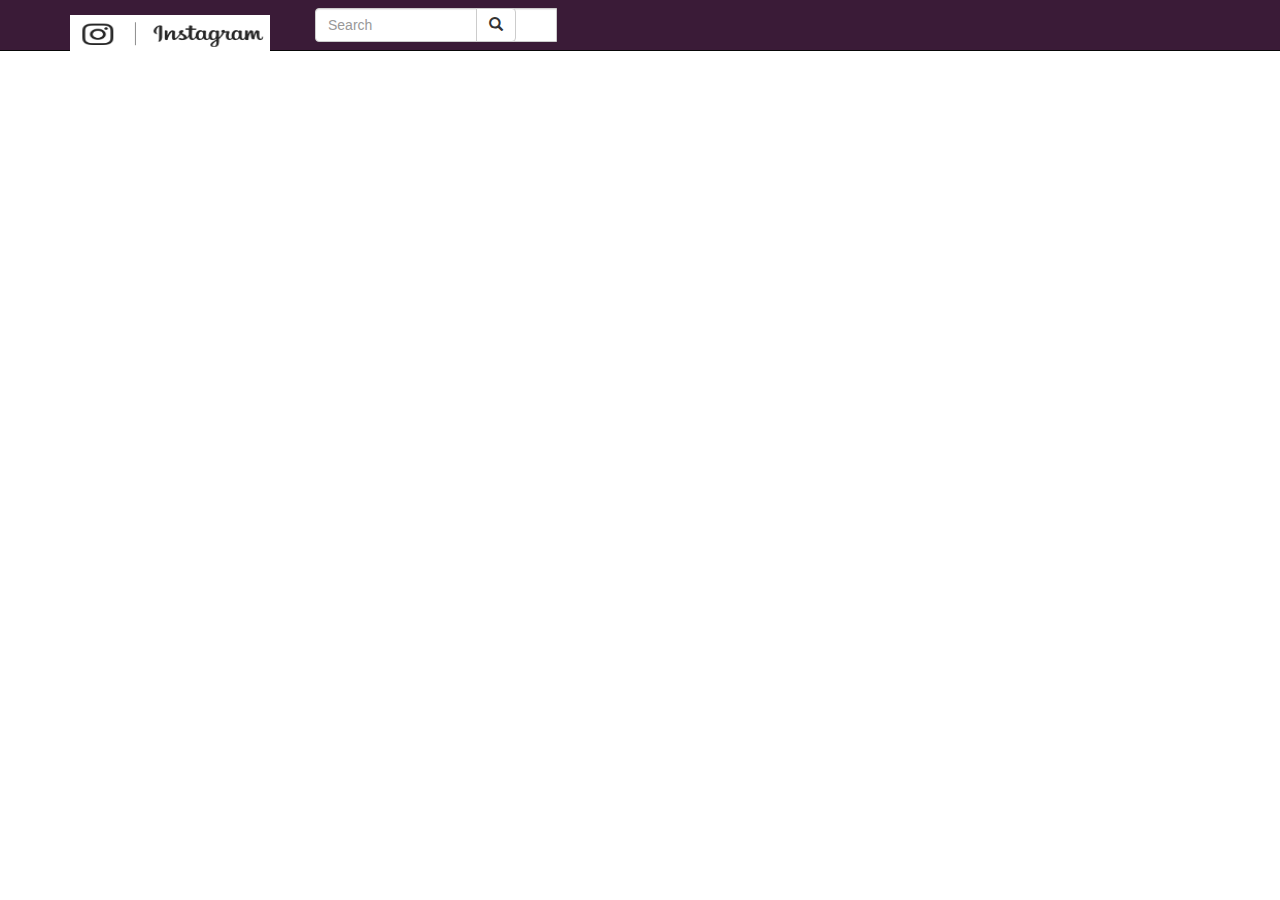
==== login.html @ 5d2e556f "This is for adejestment" ====
<!DOCTYPE html>
<!DOCTYPE html>
<html>
<head>
	<title>CGMeetup @login</title>
	<meta name="viewport" content="width=device-width, initial-scale=1">
    <link href="http://netdna.bootstrapcdn.com/bootstrap/3.2.0/css/bootstrap.min.css" rel="stylesheet">
    <style type="text/css"></style>
    <script src="http://code.jquery.com/jquery-1.11.1.min.js"></script>
    <script src="http://netdna.bootstrapcdn.com/bootstrap/3.2.0/js/bootstrap.min.js"></script>
    <script src="https://ajax.googleapis.com/ajax/libs/jquery/1.12.4/jquery.min.js"></script>
    <script src="js/bootstrap.min.js"></script>
    <link rel="stylesheet" type="text/css" href="login.css">
    <link href="https://maxcdn.bootstrapcdn.com/font-awesome/4.7.0/css/font-awesome.min.css" rel="stylesheet">
</head>
<body>
	<header>
		<!-- <nav class="navbar navbar-default">
		  <div class="container-fluid">
				    <div class="navbar-header">
						      <a class="navbar-brand" href="#">
						        <img alt="Brand" src="images/insl.png">
						      </a>
				    </div>
		  </div>
		</nav> -->
		 <div class="navbar navbar-inverse navbar-fixed-top">
        <div class="container">
            <div class="navbar-header">
                <button type="button" class="navbar-toggle" data-toggle="collapse" data-target=".navbar-collapse">
                    <span class="icon-bar"></span>
                    <span class="icon-bar"></span>
                    <span class="icon-bar"></span>
                </button>
                <a class="navbar-brand" runat="server" href="~/">
                    <img src="images/insl.png"></a>
                <div class="col-md-6 col-sm-8 col-xs-11 navbar-left">
                    <div class="navbar-form " role="search">
                        <div class="input-group">
                            <input type="text" class="form-control" placeholder="Search" name="srch-term" id="srch-term" style="max-width: 150%; width: 150%;">
                            <div class="input-group-btn">
                                <button class="btn btn-default" style="background-color: white;" type="submit"><i class="glyphicon glyphicon-search"></i></button>
                            </div>
                        </div>
                    </div>
                </div>
            </div>
            <!-- <div class="navbar-collapse collapse">
                <ul class="nav navbar-nav">
                    <li class="navbar-brand  visible-md visible-lg visible-sm" style="visibility: hidden;" runat="server">
                        <img src="http://placehold.it/200x40/3A1B37/ffffff/?text=Apllicatin" />
                    </li>
                    <li><a runat="server" href="~/">Home</a></li>
                    <li><a runat="server" href="~/About">About</a></li>
                    <li><a runat="server" href="~/Contact">Contact</a></li>
                    <li><a runat="server" href="~/">Somthing</a></li>
                    <li><a runat="server" href="~/">Somthing</a></li>
                </ul>
                <ul class="nav navbar-nav navbar-right">
                    <li><a runat="server" href="~/Account/Register">Register</a></li>
                    <li><a runat="server" href="~/Account/Login">Log in</a></li>
                </ul> </div>

        </div> -->
    </div>
	</header>

</body>
</html>
---- login.css ----
.navbar-inverse .navbar-nav > li > a {
            color: white !important;
        }

            .navbar-inverse .navbar-nav > li > a:hover {
                text-decoration: underline;
            }

        .navbar-collapse ul li {
            padding-top: 0px;
            padding-bottom: 0px;
        }

            .navbar-collapse ul li a {
                padding-top: 0px;
                padding-bottom: 0px;
            }

        .navbar-brand img {
            width: 200px;
            height: 40px;
        }

        .navbar-inverse {
            background-color: #3A1B37;
        }
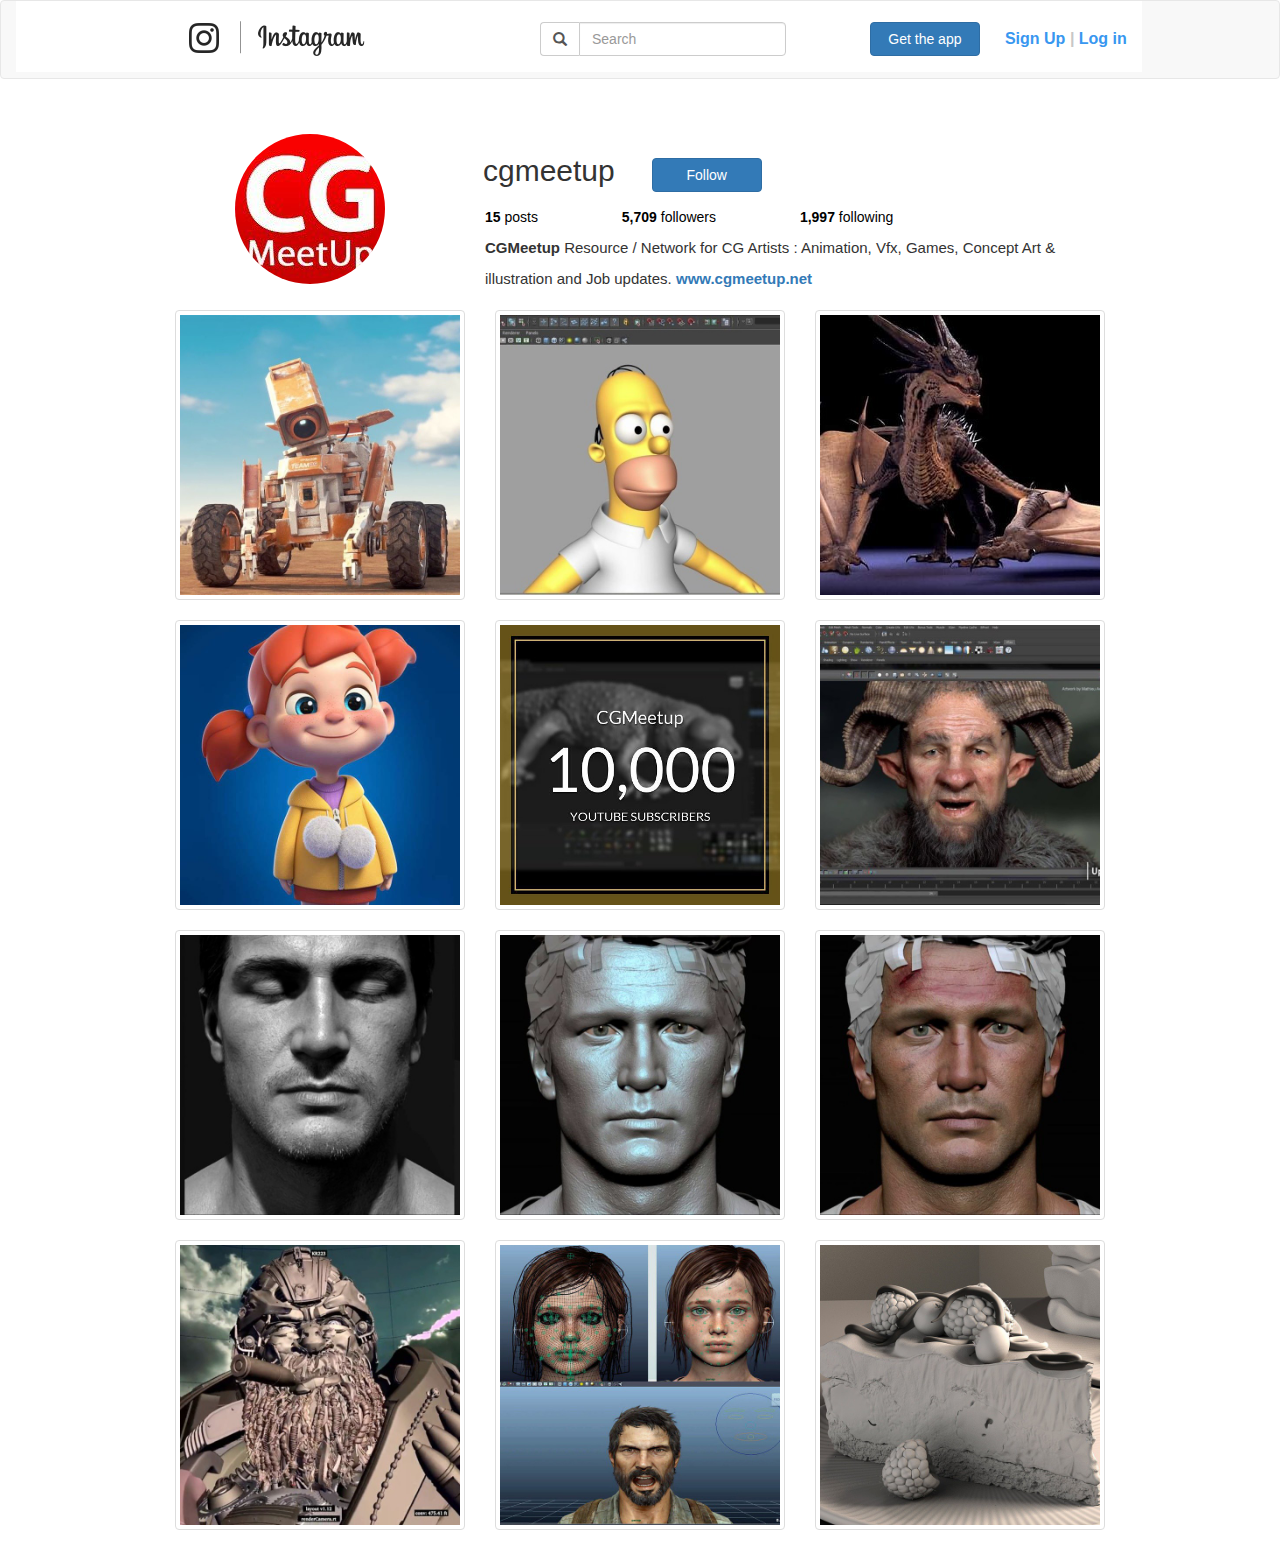
==== commit ee850169: "Image gallery" ====
--- a/login.html
+++ b/login.html
@@ -1,69 +1,165 @@
-<!DOCTYPE html>
 <!DOCTYPE html>
 <html>
-<head>
-	<title>CGMeetup @login</title>
-	<meta name="viewport" content="width=device-width, initial-scale=1">
-    <link href="http://netdna.bootstrapcdn.com/bootstrap/3.2.0/css/bootstrap.min.css" rel="stylesheet">
-    <style type="text/css"></style>
-    <script src="http://code.jquery.com/jquery-1.11.1.min.js"></script>
-    <script src="http://netdna.bootstrapcdn.com/bootstrap/3.2.0/js/bootstrap.min.js"></script>
-    <script src="https://ajax.googleapis.com/ajax/libs/jquery/1.12.4/jquery.min.js"></script>
-    <script src="js/bootstrap.min.js"></script>
-    <link rel="stylesheet" type="text/css" href="login.css">
-    <link href="https://maxcdn.bootstrapcdn.com/font-awesome/4.7.0/css/font-awesome.min.css" rel="stylesheet">
-</head>
-<body>
-	<header>
-		<!-- <nav class="navbar navbar-default">
-		  <div class="container-fluid">
-				    <div class="navbar-header">
-						      <a class="navbar-brand" href="#">
-						        <img alt="Brand" src="images/insl.png">
-						      </a>
-				    </div>
-		  </div>
-		</nav> -->
-		 <div class="navbar navbar-inverse navbar-fixed-top">
-        <div class="container">
-            <div class="navbar-header">
-                <button type="button" class="navbar-toggle" data-toggle="collapse" data-target=".navbar-collapse">
-                    <span class="icon-bar"></span>
-                    <span class="icon-bar"></span>
-                    <span class="icon-bar"></span>
-                </button>
-                <a class="navbar-brand" runat="server" href="~/">
-                    <img src="images/insl.png"></a>
-                <div class="col-md-6 col-sm-8 col-xs-11 navbar-left">
-                    <div class="navbar-form " role="search">
-                        <div class="input-group">
-                            <input type="text" class="form-control" placeholder="Search" name="srch-term" id="srch-term" style="max-width: 150%; width: 150%;">
-                            <div class="input-group-btn">
-                                <button class="btn btn-default" style="background-color: white;" type="submit"><i class="glyphicon glyphicon-search"></i></button>
-                            </div>
+    <head>
+    	<title>CGMeetup @login</title>
+    	<meta name="viewport" content="width=device-width, initial-scale=1">
+        <link href="http://netdna.bootstrapcdn.com/bootstrap/3.2.0/css/bootstrap.min.css" rel="stylesheet">
+        <link rel="stylesheet" type="text/css" href="login.css">
+        <link href="https://maxcdn.bootstrapcdn.com/font-awesome/4.7.0/css/font-awesome.min.css" rel="stylesheet">
+        <style type="text/css"></style>
+        <script src="http://code.jquery.com/jquery-1.11.1.min.js"></script>
+        <script src="http://netdna.bootstrapcdn.com/bootstrap/3.2.0/js/bootstrap.min.js"></script>
+        <script src="https://ajax.googleapis.com/ajax/libs/jquery/1.12.4/jquery.min.js"></script>
+        <script src="js/bootstrap.min.js"></script>
+        <script type="text/javascript"></script>
+        <script type="text/jquery"></script>
+    </head>
+    <body>
+    	<header>
+            <nav class="navbar navbar-default">
+                <div class="container-fluid">
+                    <div class="navbar-header">
+                        <a class="navbar-brand" href="#">
+                         <img id="win" alt="Brand" src="images/insl.png">
+                         </a>
+                         <form class="navbar-form navbar-left" role="search">
+
+                               <div class="input-group stylish-input-group">
+                                     <span class="input-group-addon">
+                                            <span class="glyphicon glyphicon-search"></span>
+                                     </span>
+                                     <input type="text" class="form-control"  placeholder="Search" >
+                               </div>
+          
+                            <button type="button" class="btn btn-primary navbar-btn">Get the app</button>
+                             <ul class="nav navbar-nav navbar-right">
+                                  <li><a href="#" style="color: #3897f0;">Sign Up  <em>|</em>  Log in</a></li>
+                             </ul> 
+                        </form>
+                    </div>
+                 </div>
+            </nav>
+    	</header>
+
+        <section>
+  
+            <div class="container"> 
+                   <div class="row">
+                        <div class="pull-left ">
+                             <img src="images/cg.jpg" class="img-circle" alt="Responsive image">
                         </div>
+                         <div class="pull-left ">
+                             <ul class="nav nav-pills pull-right">
+                                 <li><h2 class="col-md-12" id="sss">cgmeetup </h2></li>
+                                 <li><button type="button" class="btn btn-primary navbar-btn" id="s1">Follow</button></li>
+                             </ul>
+                             <!-- <div class="row grid-divider">
+                                 <div class="col-padding">
+                                    <a class="col-sm-4"><b>15</b> posts</a>
+                                    <a class="col-sm-4"><b>5,709</b>followers</a>
+                                    <a class="col-sm-4"><b>1,997</b>following</a>
+                                 </div>
+                             </div> -->
+                             </div>
+                             <ul class="main-nav">
+                                <li><a href=""><b>15</b> posts</a></li>
+                                <li><a href=""><b>5,709</b> followers</a></li>
+                                <li><a href=""><b>1,997</b> following</a></li>
+
+                             <div class="para">
+                                 <p><b>CGMeetup</b> Resource / Network for CG Artists : Animation, Vfx, Games, Concept Art &</p> 
+                                 <p> illustration and Job updates. <a href="www.cgmeetup.net"><b>www.cgmeetup.net</b></a></p>
+                             </div>
+                            </ul>
+                      </div>
+            </div>
+        </section>
+
+        <section>
+       <div class="container first" id="rams">
+            <div class="row">
+                <div class="col-12 col-md-4 col-sm-6">
+                    <!-- <a title="Image 1" href="#"> 
+                        <img class="thumbnail img-responsive" id="image-1" src="images/1.jpg">
+                    </a> -->
+                 <a href="images/1.jpg" data-toggle="lightbox" data-gallery="example-gallery" >
+                    <img src="images/1.jpg" class="thumbnail img-responsive">
+                </a>
                     </div>
+      
+                <div class="col-12 col-md-4 col-sm-6">
+                <a href="images/2.jpg" data-toggle="lightbox" data-gallery="example-gallery" >
+                    <img src="images/2.jpg" class="thumbnail img-responsive">
+                </a>
                 </div>
-            </div>
-            <!-- <div class="navbar-collapse collapse">
-                <ul class="nav navbar-nav">
-                    <li class="navbar-brand  visible-md visible-lg visible-sm" style="visibility: hidden;" runat="server">
-                        <img src="http://placehold.it/200x40/3A1B37/ffffff/?text=Apllicatin" />
-                    </li>
-                    <li><a runat="server" href="~/">Home</a></li>
-                    <li><a runat="server" href="~/About">About</a></li>
-                    <li><a runat="server" href="~/Contact">Contact</a></li>
-                    <li><a runat="server" href="~/">Somthing</a></li>
-                    <li><a runat="server" href="~/">Somthing</a></li>
-                </ul>
-                <ul class="nav navbar-nav navbar-right">
-                    <li><a runat="server" href="~/Account/Register">Register</a></li>
-                    <li><a runat="server" href="~/Account/Login">Log in</a></li>
-                </ul> </div>
 
-        </div> -->
-    </div>
-	</header>
+                <div class="col-12 col-md-4 col-sm-6">
+                <a href="images/3.jpg" data-toggle="lightbox" data-gallery="example-gallery" >
+                    <img src="images/3.jpg" class="thumbnail img-responsive">
+                </a>
+                </div>
+             </div>
 
-</body>
+             <div class="row">
+                    <div class="col-12 col-md-4 col-sm-6">
+                        <a href="images/4.jpg" data-toggle="lightbox" data-gallery="example-gallery" >
+                             <img src="images/4.jpg" class="thumbnail img-responsive">
+                         </a>
+                    </div>
+          
+                    <div class="col-12 col-md-4 col-sm-6">
+                        <a href="images/5.jpg" data-toggle="lightbox" data-gallery="example-gallery" >
+                            <img src="images/5.jpg" class="thumbnail img-responsive">
+                        </a>
+                    </div>
+
+                    <div class="col-12 col-md-4 col-sm-6">
+                        <a href="images/6.jpg" data-toggle="lightbox" data-gallery="example-gallery" >
+                            <img src="images/6.jpg" class="thumbnail img-responsive">
+                        </a>
+                    </div>
+             </div>
+
+             <div class="row">
+                <div class="col-12 col-md-4 col-sm-6">
+                   <a href="images/7.jpg" data-toggle="lightbox" data-gallery="example-gallery" >
+                        <img src="images/7.jpg" class="thumbnail img-responsive">
+                    </a>
+                </div>
+      
+                <div class="col-12 col-md-4 col-sm-6">
+                    <a href="images/8.jpg" data-toggle="lightbox" data-gallery="example-gallery" >
+                        <img src="images/8.jpg" class="thumbnail img-responsive">
+                    </a>
+
+                </div>
+                <div class="col-12 col-md-4 col-sm-6">
+                    <a href="images/9.jpg" data-toggle="lightbox" data-gallery="example-gallery" >
+                        <img src="images/9.jpg" class="thumbnail img-responsive">
+                    </a>
+                </div>
+             </div>
+
+             <div class="row">
+                <div class="col-12 col-md-4 col-sm-6">
+                    <a href="images/10.jpg" data-toggle="lightbox" data-gallery="example-gallery" >
+                        <img src="images/10.jpg" class="thumbnail img-responsive">
+                     </a>
+                </div>
+      
+                <div class="col-12 col-md-4 col-sm-6">
+                    <a href="images/11.jpg" data-toggle="lightbox" data-gallery="example-gallery" >
+                        <img src="images/11.jpg" class="thumbnail img-responsive">
+                    </a>
+                </div>
+
+                <div class="col-12 col-md-4 col-sm-6">
+                    <a href="images/12.jpg" data-toggle="lightbox" data-gallery="example-gallery" >
+                        <img src="images/12.jpg" class="thumbnail img-responsive">
+                    </a>
+                </div>
+             </div>
+        </div>
+        </section>     
+       </body>
 </html>--- a/login.css
+++ b/login.css
@@ -1,26 +1,121 @@
-   .navbar-inverse .navbar-nav > li > a {
-            color: white !important;
-        }
+.navbar-header {
+    margin-bottom: 0.5%;
+    padding-top: 5px;
+    background-color: white;
+}
 
-            .navbar-inverse .navbar-nav > li > a:hover {
-                text-decoration: underline;
-            }
+#win {
+    margin-top: -5%;
+    margin-left: 83%;
+}
+.stylish-input-group .input-group-addon{
+    background: white !important; 
+}
 
-        .navbar-collapse ul li {
-            padding-top: 0px;
-            padding-bottom: 0px;
-        }
+/*.stylish-input-group .input-group-addon .glyphicon-search{
+   left: 11px;
+    /*position: absolute*/;
+    
+     
+/*}*/
 
-            .navbar-collapse ul li a {
-                padding-top: 0px;
-                padding-bottom: 0px;
-            }
+.stylish-input-group .form-control{
+    border-right:3; 
+    box-shadow:0 0 0; 
+    border-color:#ccc;
+}
+.stylish-input-group button{
+    border:0;
+    background:transparent;
+}
 
-        .navbar-brand img {
-            width: 200px;
-            height: 40px;
-        }
+.stylish-input-group {
+    padding-left: 300px;
+}
 
-        .navbar-inverse {
-            background-color: #3A1B37;
-        }
+.navbar-btn {
+    margin-left: 80px;
+    width: 110px;
+}
+
+.navbar-right {
+    margin-left: 10px;
+    font-weight: 600;
+    font-size: 16px;
+}
+
+.navbar-right em {
+     color: #c7c7c7;
+}
+
+.pull-left {
+    padding-left: 180px;
+    margin-top: 35px;
+}
+
+#sss {
+   margin-left: -60%;
+}
+
+#s1 {
+   margin-left: -70%;
+   margin-bottom: -50px;
+}
+
+.col-sm-4 {
+   text-decoration: none;
+}
+
+.main-nav{
+    float: left;
+    margin-top: -30px;
+    margin-left: 20px;   
+}
+
+.main-nav li{
+    display: inline-block;
+    margin: 40px;
+ 
+}
+
+.main-nav li a {
+     text-decoration: none;
+     color: black;
+
+ }
+
+.para {
+    padding-left: 40px;
+    margin-top: -5%;
+    font-size: 15px;
+}
+
+.thumbnail {
+    position: relative;
+}
+
+.caption {
+    position: absolute;
+    top: 45%;
+    left: 0;
+    width: 100%;
+}
+
+
+.first {
+   width: 75%;
+   height: 75%;
+}
+
+
+
+@media (max-width: 767px) { 
+
+.first {
+   width: 100%;
+   height: 100%;
+
+}
+
+
+ }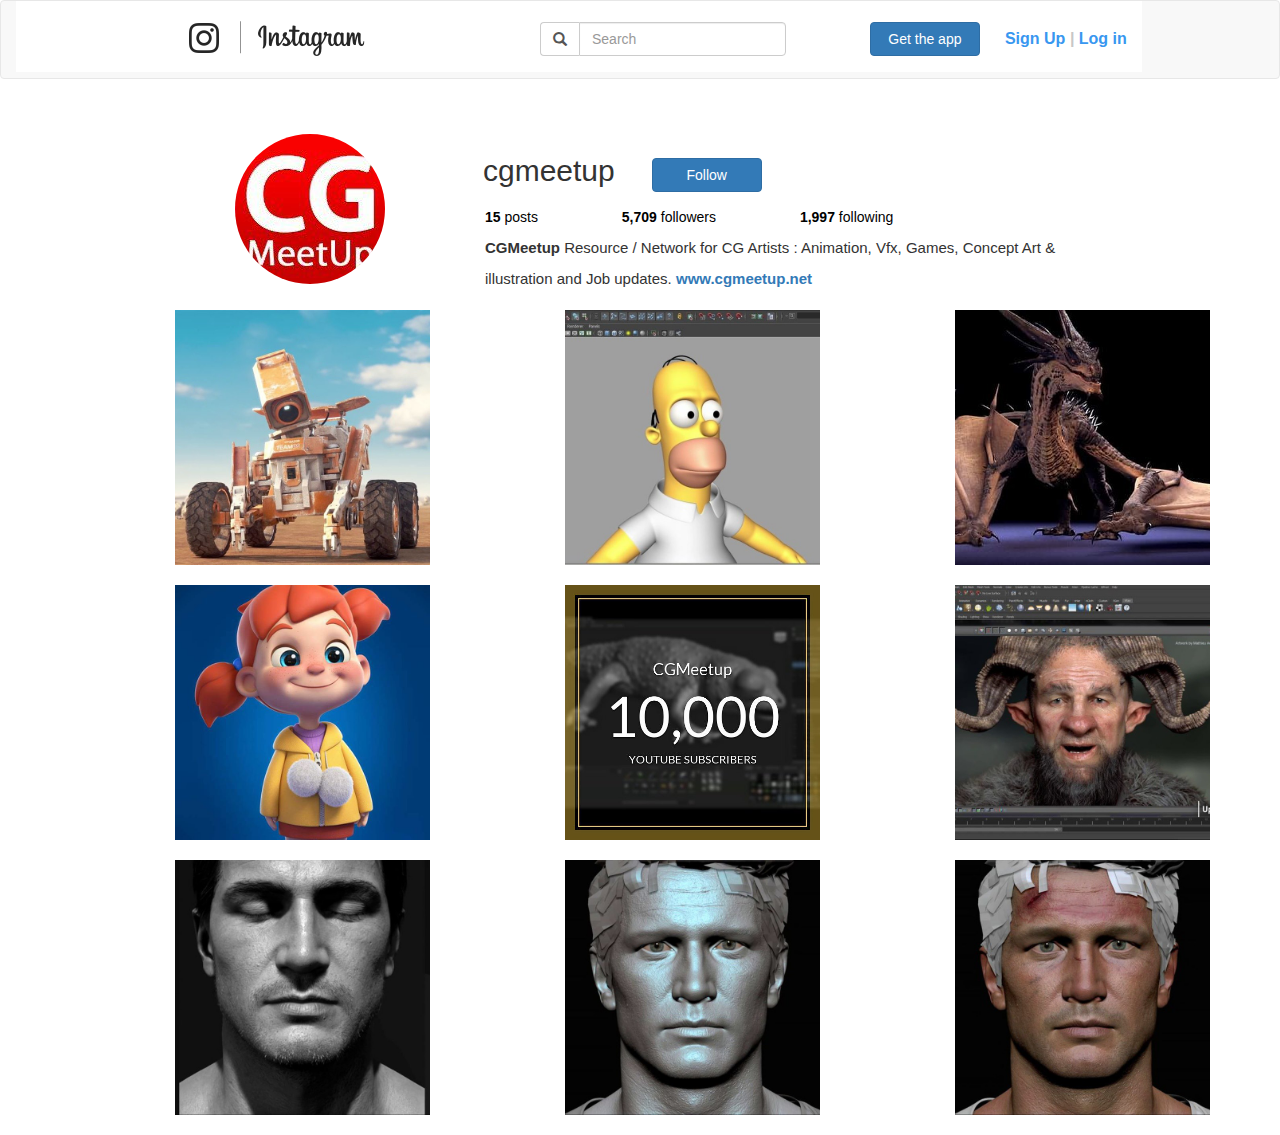
==== commit 6eeb77e3: "Images setting" ====
--- a/login.html
+++ b/login.html
@@ -11,8 +11,6 @@
         <script src="http://netdna.bootstrapcdn.com/bootstrap/3.2.0/js/bootstrap.min.js"></script>
         <script src="https://ajax.googleapis.com/ajax/libs/jquery/1.12.4/jquery.min.js"></script>
         <script src="js/bootstrap.min.js"></script>
-        <script type="text/javascript"></script>
-        <script type="text/jquery"></script>
     </head>
     <body>
     	<header>
@@ -53,13 +51,6 @@
                                  <li><h2 class="col-md-12" id="sss">cgmeetup </h2></li>
                                  <li><button type="button" class="btn btn-primary navbar-btn" id="s1">Follow</button></li>
                              </ul>
-                             <!-- <div class="row grid-divider">
-                                 <div class="col-padding">
-                                    <a class="col-sm-4"><b>15</b> posts</a>
-                                    <a class="col-sm-4"><b>5,709</b>followers</a>
-                                    <a class="col-sm-4"><b>1,997</b>following</a>
-                                 </div>
-                             </div> -->
                              </div>
                              <ul class="main-nav">
                                 <li><a href=""><b>15</b> posts</a></li>
@@ -75,91 +66,455 @@
             </div>
         </section>
 
-        <section>
-       <div class="container first" id="rams">
+        <section >
+         <div class="container">
             <div class="row">
                 <div class="col-12 col-md-4 col-sm-6">
-                    <!-- <a title="Image 1" href="#"> 
-                        <img class="thumbnail img-responsive" id="image-1" src="images/1.jpg">
-                    </a> -->
-                 <a href="images/1.jpg" data-toggle="lightbox" data-gallery="example-gallery" >
-                    <img src="images/1.jpg" class="thumbnail img-responsive">
-                </a>
-                    </div>
-      
+                    <div class="lib-panel">
+
+                         <a href="#" data-toggle="modal" data-target=".pop-up-1">
+                            <img src="images/1.jpg" width="293" class="img-responsive center-block" alt="">
+                         </a>
+                        
+                        <div class="modal fade pop-up-1" tabindex="-1" role="dialog" 
+                                        aria-labelledby="myLargeModalLabel-1" aria-hidden="true">                         
+                                <div class="row">
+                                      <div class="modal-header">
+                                       <button type="button" class="close" data-dismiss="modal" aria-hidden="true">×</button>
+                                      </div>
+
+                                    <div class="modal-body">
+                                        <div class="col-md-9">
+                                            <img src="images/1.jpg" class="img-responsive center-block" alt="">
+                                        </div>
+
+                                        <div class="col-md-3">
+                                            <div class="pull-right gap-left">
+                                                <a href=""><img class="img-circle" src="images/cg.jpg"/></a>
+                                                <a href="" class="second">cgmeetup</a>
+                                                <button type="like" class="btn btn-primary follow btn-sm">Follow</button>
+                                            </div>
+
+                                            <div class="the">
+                                              <p><a href="#" style="color: #010408;"><b>cgmeetup</b></a> Cartoon Character Rig Showreel by Amine Kefi <br>https://www.youtube.com/watch?v=t1Fq41usRMc</p>
+                                              <p>Follow www.youtube.com/user/CGMeetup<br>
+                                              <a href="https://www.instagram.com/explore/tags/animator/">#3d #cgi #animator #animation #rigging #maya #rig #cartoon #reel</a></p>
+                                            </div>
+
+                                            <div class="that">
+                                                <i class="fa fa-heart-o fa-2x" aria-hidden="true"></i>
+                                                <i class="fa fa-comment-o fa-2x" aria-hidden="true" style="padding-left: 15px;"></i>
+                                                <p><b>282 likes</b></p>
+                                                <p style="font-size: 10px; color: #999;">1 DAY AGO</p>
+                                            </div>
+
+                                            <div class="login">
+                                             <p><a href="https://www.instagram.com/accounts/login/?next=%2Fp%2FBViXwhRBbQr%2F">Log in</a> to like or comment. <i class="fa fa-ellipsis-h" aria-hidden="true"></i></p>
+                                            </div>
+                                        </div>
+                                     </div>
+                                </div>
+                        </div><!--  modal fade pop-up-1  -->               
+                    </div> <!-- lib-panel -->
+               </div>  <!-- col-12 col-md-4 col-sm-6 -->
+
+               <div class="col-12 col-md-4 col-sm-6">
+                    <div class="lib-panel">
+
+                         <a href="#" data-toggle="modal" data-target=".pop-up-2">
+                            <img src="images/2.jpg" width="293" class="img-responsive center-block" alt="">
+                         </a>
+                        
+                        <div class="modal fade pop-up-2" tabindex="-1" role="dialog" 
+                                        aria-labelledby="myLargeModalLabel-1" aria-hidden="true">                         
+                                <div class="row">
+                                      <div class="modal-header">
+                                       <button type="button" class="close" data-dismiss="modal" aria-hidden="true">×</button>
+                                      </div>
+
+                                    <div class="modal-body">
+                                        <div class="col-md-9">
+                                            <img src="images/2.jpg" class="img-responsive center-block" alt="">
+                                        </div>
+
+                                        <div class="col-md-3">
+                                            <div class="pull-right gap-left">
+                                                <a href=""><img class="img-circle" src="images/cg.jpg"/></a>
+                                                <a href="" class="second">cgmeetup</a>
+                                                <button type="like" class="btn btn-primary follow btn-sm">Follow</button>
+                                            </div>
+
+                                            <div class="the">
+                                              <p><a href="#" style="color: #010408;"><b>cgmeetup</b></a> Cartoon Character Rig Showreel by Amine Kefi <br>https://www.youtube.com/watch?v=t1Fq41usRMc</p>
+                                              <p>Follow www.youtube.com/user/CGMeetup<br>
+                                              <a href="https://www.instagram.com/explore/tags/animator/">#3d #cgi #animator #animation #rigging #maya #rig #cartoon #reel</a></p>
+                                            </div>
+
+                                            <div class="that">
+                                                <i class="fa fa-heart-o fa-2x" aria-hidden="true"></i>
+                                                <i class="fa fa-comment-o fa-2x" aria-hidden="true" style="padding-left: 15px;"></i>
+                                                <p><b>282 likes</b></p>
+                                                <p style="font-size: 10px; color: #999;">1 DAY AGO</p>
+                                            </div>
+
+                                            <div class="login">
+                                             <p><a href="https://www.instagram.com/accounts/login/?next=%2Fp%2FBViXwhRBbQr%2F">Log in</a> to like or comment. <i class="fa fa-ellipsis-h" aria-hidden="true"></i></p>
+                                            </div>
+                                        </div>
+                                     </div>
+                                </div>
+                        </div><!--  modal fade pop-up-1  -->               
+                    </div> <!-- lib-panel -->
+               </div>  <!-- col-12 col-md-4 col-sm-6 -->
+
+               <div class="col-12 col-md-4 col-sm-6">
+                    <div class="lib-panel">
+
+                         <a href="#" data-toggle="modal" data-target=".pop-up-3">
+                            <img src="images/3.jpg" width="293" class="img-responsive center-block" alt="">
+                         </a>
+                        
+                        <div class="modal fade pop-up-3" tabindex="-1" role="dialog" 
+                                        aria-labelledby="myLargeModalLabel-1" aria-hidden="true">                         
+                                <div class="row">
+                                      <div class="modal-header">
+                                       <button type="button" class="close" data-dismiss="modal" aria-hidden="true">×</button>
+                                      </div>
+
+                                    <div class="modal-body">
+                                        <div class="col-md-9">
+                                            <img src="images/3.jpg" class="img-responsive center-block" alt="">
+                                        </div>
+
+                                        <div class="col-md-3">
+                                            <div class="pull-right gap-left">
+                                                <a href=""><img class="img-circle" src="images/cg.jpg"/></a>
+                                                <a href="" class="second">cgmeetup</a>
+                                                <button type="like" class="btn btn-primary follow btn-sm">Follow</button>
+                                            </div>
+
+                                            <div class="the">
+                                              <p><a href="#" style="color: #010408;"><b>cgmeetup</b></a> Cartoon Character Rig Showreel by Amine Kefi <br>https://www.youtube.com/watch?v=t1Fq41usRMc</p>
+                                              <p>Follow www.youtube.com/user/CGMeetup<br>
+                                              <a href="https://www.instagram.com/explore/tags/animator/">#3d #cgi #animator #animation #rigging #maya #rig #cartoon #reel</a></p>
+                                            </div>
+
+                                            <div class="that">
+                                                <i class="fa fa-heart-o fa-2x" aria-hidden="true"></i>
+                                                <i class="fa fa-comment-o fa-2x" aria-hidden="true" style="padding-left: 15px;"></i>
+                                                <p><b>282 likes</b></p>
+                                                <p style="font-size: 10px; color: #999;">1 DAY AGO</p>
+                                            </div>
+
+                                            <div class="login">
+                                             <p><a href="https://www.instagram.com/accounts/login/?next=%2Fp%2FBViXwhRBbQr%2F">Log in</a> to like or comment. <i class="fa fa-ellipsis-h" aria-hidden="true"></i></p>
+                                            </div>
+                                        </div>
+                                     </div>
+                                </div>
+                        </div><!--  modal fade pop-up-1  -->               
+                    </div> <!-- lib-panel -->
+               </div>  <!-- col-12 col-md-4 col-sm-6 -->
+            </div> <!-- row -->
+
+            <div class="row">
                 <div class="col-12 col-md-4 col-sm-6">
-                <a href="images/2.jpg" data-toggle="lightbox" data-gallery="example-gallery" >
-                    <img src="images/2.jpg" class="thumbnail img-responsive">
-                </a>
-                </div>
-
+                    <div class="lib-panel">
+
+                         <a href="#" data-toggle="modal" data-target=".pop-up-4">
+                            <img src="images/4.jpg" width="293" class="img-responsive center-block" alt="">
+                         </a>
+                        
+                        <div class="modal fade pop-up-4" tabindex="-1" role="dialog" 
+                                        aria-labelledby="myLargeModalLabel-1" aria-hidden="true">                         
+                                <div class="row">
+                                      <div class="modal-header">
+                                       <button type="button" class="close" data-dismiss="modal" aria-hidden="true">×</button>
+                                      </div>
+
+                                    <div class="modal-body">
+                                        <div class="col-md-9">
+                                            <img src="images/4.jpg" class="img-responsive center-block" alt="">
+                                        </div>
+
+                                        <div class="col-md-3">
+                                            <div class="pull-right gap-left">
+                                                <a href=""><img class="img-circle" src="images/cg.jpg"/></a>
+                                                <a href="" class="second">cgmeetup</a>
+                                                <button type="like" class="btn btn-primary follow btn-sm">Follow</button>
+                                            </div>
+
+                                            <div class="the">
+                                              <p><a href="#" style="color: #010408;"><b>cgmeetup</b></a> Cartoon Character Rig Showreel by Amine Kefi <br>https://www.youtube.com/watch?v=t1Fq41usRMc</p>
+                                              <p>Follow www.youtube.com/user/CGMeetup<br>
+                                              <a href="https://www.instagram.com/explore/tags/animator/">#3d #cgi #animator #animation #rigging #maya #rig #cartoon #reel</a></p>
+                                            </div>
+
+                                            <div class="that">
+                                                <i class="fa fa-heart-o fa-2x" aria-hidden="true"></i>
+                                                <i class="fa fa-comment-o fa-2x" aria-hidden="true" style="padding-left: 15px;"></i>
+                                                <p><b>282 likes</b></p>
+                                                <p style="font-size: 10px; color: #999;">1 DAY AGO</p>
+                                            </div>
+
+                                            <div class="login">
+                                             <p><a href="https://www.instagram.com/accounts/login/?next=%2Fp%2FBViXwhRBbQr%2F">Log in</a> to like or comment. <i class="fa fa-ellipsis-h" aria-hidden="true"></i></p>
+                                            </div>
+                                        </div>
+                                     </div>
+                                </div>
+                        </div><!--  modal fade pop-up-1  -->               
+                    </div> <!-- lib-panel -->
+               </div>  <!-- col-12 col-md-4 col-sm-6 -->
+
+               <div class="col-12 col-md-4 col-sm-6">
+                    <div class="lib-panel">
+
+                         <a href="#" data-toggle="modal" data-target=".pop-up-5">
+                            <img src="images/5.jpg" width="293" class="img-responsive center-block" alt="">
+                         </a>
+                        
+                        <div class="modal fade pop-up-5" tabindex="-1" role="dialog" 
+                                        aria-labelledby="myLargeModalLabel-1" aria-hidden="true">                         
+                                <div class="row">
+                                      <div class="modal-header">
+                                       <button type="button" class="close" data-dismiss="modal" aria-hidden="true">×</button>
+                                      </div>
+
+                                    <div class="modal-body">
+                                        <div class="col-md-9">
+                                            <img src="images/5.jpg" class="img-responsive center-block" alt="">
+                                        </div>
+
+                                        <div class="col-md-3">
+                                            <div class="pull-right gap-left">
+                                                <a href=""><img class="img-circle" src="images/cg.jpg"/></a>
+                                                <a href="" class="second">cgmeetup</a>
+                                                <button type="like" class="btn btn-primary follow btn-sm">Follow</button>
+                                            </div>
+
+                                            <div class="the">
+                                              <p><a href="#" style="color: #010408;"><b>cgmeetup</b></a> Cartoon Character Rig Showreel by Amine Kefi <br>https://www.youtube.com/watch?v=t1Fq41usRMc</p>
+                                              <p>Follow www.youtube.com/user/CGMeetup<br>
+                                              <a href="https://www.instagram.com/explore/tags/animator/">#3d #cgi #animator #animation #rigging #maya #rig #cartoon #reel</a></p>
+                                            </div>
+
+                                            <div class="that">
+                                                <i class="fa fa-heart-o fa-2x" aria-hidden="true"></i>
+                                                <i class="fa fa-comment-o fa-2x" aria-hidden="true" style="padding-left: 15px;"></i>
+                                                <p><b>282 likes</b></p>
+                                                <p style="font-size: 10px; color: #999;">1 DAY AGO</p>
+                                            </div>
+
+                                            <div class="login">
+                                             <p><a href="https://www.instagram.com/accounts/login/?next=%2Fp%2FBViXwhRBbQr%2F">Log in</a> to like or comment. <i class="fa fa-ellipsis-h" aria-hidden="true"></i></p>
+                                            </div>
+                                        </div>
+                                     </div>
+                                </div>
+                        </div><!--  modal fade pop-up-1  -->               
+                    </div> <!-- lib-panel -->
+               </div>  <!-- col-12 col-md-4 col-sm-6 -->
+
+               <div class="col-12 col-md-4 col-sm-6">
+                    <div class="lib-panel">
+
+                         <a href="#" data-toggle="modal" data-target=".pop-up-6">
+                            <img src="images/6.jpg" width="293" class="img-responsive center-block" alt="">
+                         </a>
+                        
+                        <div class="modal fade pop-up-6" tabindex="-1" role="dialog" 
+                                        aria-labelledby="myLargeModalLabel-1" aria-hidden="true">                         
+                                <div class="row">
+                                      <div class="modal-header">
+                                       <button type="button" class="close" data-dismiss="modal" aria-hidden="true">×</button>
+                                      </div>
+
+                                    <div class="modal-body">
+                                        <div class="col-md-9">
+                                            <img src="images/6.jpg" class="img-responsive center-block" alt="">
+                                        </div>
+
+                                        <div class="col-md-3">
+                                            <div class="pull-right gap-left">
+                                                <a href=""><img class="img-circle" src="images/cg.jpg"/></a>
+                                                <a href="" class="second">cgmeetup</a>
+                                                <button type="like" class="btn btn-primary follow btn-sm">Follow</button>
+                                            </div>
+
+                                            <div class="the">
+                                              <p><a href="#" style="color: #010408;"><b>cgmeetup</b></a> Cartoon Character Rig Showreel by Amine Kefi <br>https://www.youtube.com/watch?v=t1Fq41usRMc</p>
+                                              <p>Follow www.youtube.com/user/CGMeetup<br>
+                                              <a href="https://www.instagram.com/explore/tags/animator/">#3d #cgi #animator #animation #rigging #maya #rig #cartoon #reel</a></p>
+                                            </div>
+
+                                            <div class="that">
+                                                <i class="fa fa-heart-o fa-2x" aria-hidden="true"></i>
+                                                <i class="fa fa-comment-o fa-2x" aria-hidden="true" style="padding-left: 15px;"></i>
+                                                <p><b>282 likes</b></p>
+                                                <p style="font-size: 10px; color: #999;">1 DAY AGO</p>
+                                            </div>
+
+                                            <div class="login">
+                                             <p><a href="https://www.instagram.com/accounts/login/?next=%2Fp%2FBViXwhRBbQr%2F">Log in</a> to like or comment. <i class="fa fa-ellipsis-h" aria-hidden="true"></i></p>
+                                            </div>
+                                        </div>
+                                     </div>
+                                </div>
+                        </div><!--  modal fade pop-up-1  -->               
+                    </div> <!-- lib-panel -->
+               </div>  <!-- col-12 col-md-4 col-sm-6 -->
+            </div> <!-- row -->
+
+            <div class="row">
                 <div class="col-12 col-md-4 col-sm-6">
-                <a href="images/3.jpg" data-toggle="lightbox" data-gallery="example-gallery" >
-                    <img src="images/3.jpg" class="thumbnail img-responsive">
-                </a>
-                </div>
-             </div>
-
-             <div class="row">
-                    <div class="col-12 col-md-4 col-sm-6">
-                        <a href="images/4.jpg" data-toggle="lightbox" data-gallery="example-gallery" >
-                             <img src="images/4.jpg" class="thumbnail img-responsive">
-                         </a>
-                    </div>
-          
-                    <div class="col-12 col-md-4 col-sm-6">
-                        <a href="images/5.jpg" data-toggle="lightbox" data-gallery="example-gallery" >
-                            <img src="images/5.jpg" class="thumbnail img-responsive">
-                        </a>
-                    </div>
-
-                    <div class="col-12 col-md-4 col-sm-6">
-                        <a href="images/6.jpg" data-toggle="lightbox" data-gallery="example-gallery" >
-                            <img src="images/6.jpg" class="thumbnail img-responsive">
-                        </a>
-                    </div>
-             </div>
-
-             <div class="row">
-                <div class="col-12 col-md-4 col-sm-6">
-                   <a href="images/7.jpg" data-toggle="lightbox" data-gallery="example-gallery" >
-                        <img src="images/7.jpg" class="thumbnail img-responsive">
-                    </a>
-                </div>
-      
-                <div class="col-12 col-md-4 col-sm-6">
-                    <a href="images/8.jpg" data-toggle="lightbox" data-gallery="example-gallery" >
-                        <img src="images/8.jpg" class="thumbnail img-responsive">
-                    </a>
-
-                </div>
-                <div class="col-12 col-md-4 col-sm-6">
-                    <a href="images/9.jpg" data-toggle="lightbox" data-gallery="example-gallery" >
-                        <img src="images/9.jpg" class="thumbnail img-responsive">
-                    </a>
-                </div>
-             </div>
-
-             <div class="row">
-                <div class="col-12 col-md-4 col-sm-6">
-                    <a href="images/10.jpg" data-toggle="lightbox" data-gallery="example-gallery" >
-                        <img src="images/10.jpg" class="thumbnail img-responsive">
-                     </a>
-                </div>
-      
-                <div class="col-12 col-md-4 col-sm-6">
-                    <a href="images/11.jpg" data-toggle="lightbox" data-gallery="example-gallery" >
-                        <img src="images/11.jpg" class="thumbnail img-responsive">
-                    </a>
-                </div>
-
-                <div class="col-12 col-md-4 col-sm-6">
-                    <a href="images/12.jpg" data-toggle="lightbox" data-gallery="example-gallery" >
-                        <img src="images/12.jpg" class="thumbnail img-responsive">
-                    </a>
-                </div>
-             </div>
-        </div>
-        </section>     
+                    <div class="lib-panel">
+
+                         <a href="#" data-toggle="modal" data-target=".pop-up-7">
+                            <img src="images/7.jpg" width="293" class="img-responsive center-block" alt="">
+                         </a>
+                        
+                        <div class="modal fade pop-up-7" tabindex="-1" role="dialog" 
+                                        aria-labelledby="myLargeModalLabel-1" aria-hidden="true">                         
+                                <div class="row">
+                                      <div class="modal-header">
+                                       <button type="button" class="close" data-dismiss="modal" aria-hidden="true">×</button>
+                                      </div>
+
+                                    <div class="modal-body">
+                                        <div class="col-md-9">
+                                            <img src="images/7.jpg" class="img-responsive center-block" alt="">
+                                        </div>
+
+                                        <div class="col-md-3">
+                                            <div class="pull-right gap-left">
+                                                <a href=""><img class="img-circle" src="images/cg.jpg"/></a>
+                                                <a href="" class="second">cgmeetup</a>
+                                                <button type="like" class="btn btn-primary follow btn-sm">Follow</button>
+                                            </div>
+
+                                            <div class="the">
+                                              <p><a href="#" style="color: #010408;"><b>cgmeetup</b></a> Cartoon Character Rig Showreel by Amine Kefi <br>https://www.youtube.com/watch?v=t1Fq41usRMc</p>
+                                              <p>Follow www.youtube.com/user/CGMeetup<br>
+                                              <a href="https://www.instagram.com/explore/tags/animator/">#3d #cgi #animator #animation #rigging #maya #rig #cartoon #reel</a></p>
+                                            </div>
+
+                                            <div class="that">
+                                                <i class="fa fa-heart-o fa-2x" aria-hidden="true"></i>
+                                                <i class="fa fa-comment-o fa-2x" aria-hidden="true" style="padding-left: 15px;"></i>
+                                                <p><b>282 likes</b></p>
+                                                <p style="font-size: 10px; color: #999;">1 DAY AGO</p>
+                                            </div>
+
+                                            <div class="login">
+                                             <p><a href="https://www.instagram.com/accounts/login/?next=%2Fp%2FBViXwhRBbQr%2F">Log in</a> to like or comment. <i class="fa fa-ellipsis-h" aria-hidden="true"></i></p>
+                                            </div>
+                                        </div>
+                                     </div>
+                                </div>
+                        </div><!--  modal fade pop-up-1  -->               
+                    </div> <!-- lib-panel -->
+               </div>  <!-- col-12 col-md-4 col-sm-6 -->
+
+               <div class="col-12 col-md-4 col-sm-6">
+                    <div class="lib-panel">
+
+                         <a href="#" data-toggle="modal" data-target=".pop-up-8">
+                            <img src="images/8.jpg" width="293" class="img-responsive center-block" alt="">
+                         </a>
+                        
+                        <div class="modal fade pop-up-8" tabindex="-1" role="dialog" 
+                                        aria-labelledby="myLargeModalLabel-1" aria-hidden="true">                         
+                                <div class="row">
+                                      <div class="modal-header">
+                                       <button type="button" class="close" data-dismiss="modal" aria-hidden="true">×</button>
+                                      </div>
+
+                                    <div class="modal-body">
+                                        <div class="col-md-9">
+                                            <img src="images/8.jpg" class="img-responsive center-block" alt="">
+                                        </div>
+
+                                        <div class="col-md-3">
+                                            <div class="pull-right gap-left">
+                                                <a href=""><img class="img-circle" src="images/cg.jpg"/></a>
+                                                <a href="" class="second">cgmeetup</a>
+                                                <button type="like" class="btn btn-primary follow btn-sm">Follow</button>
+                                            </div>
+
+                                            <div class="the">
+                                              <p><a href="#" style="color: #010408;"><b>cgmeetup</b></a> Cartoon Character Rig Showreel by Amine Kefi <br>https://www.youtube.com/watch?v=t1Fq41usRMc</p>
+                                              <p>Follow www.youtube.com/user/CGMeetup<br>
+                                              <a href="https://www.instagram.com/explore/tags/animator/">#3d #cgi #animator #animation #rigging #maya #rig #cartoon #reel</a></p>
+                                            </div>
+
+                                            <div class="that">
+                                                <i class="fa fa-heart-o fa-2x" aria-hidden="true"></i>
+                                                <i class="fa fa-comment-o fa-2x" aria-hidden="true" style="padding-left: 15px;"></i>
+                                                <p><b>282 likes</b></p>
+                                                <p style="font-size: 10px; color: #999;">1 DAY AGO</p>
+                                            </div>
+
+                                            <div class="login">
+                                             <p><a href="https://www.instagram.com/accounts/login/?next=%2Fp%2FBViXwhRBbQr%2F">Log in</a> to like or comment. <i class="fa fa-ellipsis-h" aria-hidden="true"></i></p>
+                                            </div>
+                                        </div>
+                                     </div>
+                                </div>
+                        </div><!--  modal fade pop-up-1  -->               
+                    </div> <!-- lib-panel -->
+               </div>  <!-- col-12 col-md-4 col-sm-6 -->
+
+               <div class="col-12 col-md-4 col-sm-6">
+                    <div class="lib-panel">
+
+                         <a href="#" data-toggle="modal" data-target=".pop-up-9">
+                            <img src="images/9.jpg" width="293" class="img-responsive center-block" alt="">
+                         </a>
+                        
+                        <div class="modal fade pop-up-9" tabindex="-1" role="dialog" 
+                                        aria-labelledby="myLargeModalLabel-1" aria-hidden="true">                         
+                                <div class="row">
+                                      <div class="modal-header">
+                                       <button type="button" class="close" data-dismiss="modal" aria-hidden="true">×</button>
+                                      </div>
+
+                                    <div class="modal-body">
+                                        <div class="col-md-9">
+                                            <img src="images/9.jpg" class="img-responsive center-block" alt="">
+                                        </div>
+
+                                        <div class="col-md-3">
+                                            <div class="pull-right gap-left">
+                                                <a href=""><img class="img-circle" src="images/cg.jpg"/></a>
+                                                <a href="" class="second">cgmeetup</a>
+                                                <button type="like" class="btn btn-primary follow btn-sm">Follow</button>
+                                            </div>
+
+                                            <div class="the">
+                                              <p><a href="#" style="color: #010408;"><b>cgmeetup</b></a> Cartoon Character Rig Showreel by Amine Kefi <br>https://www.youtube.com/watch?v=t1Fq41usRMc</p>
+                                              <p>Follow www.youtube.com/user/CGMeetup<br>
+                                              <a href="https://www.instagram.com/explore/tags/animator/">#3d #cgi #animator #animation #rigging #maya #rig #cartoon #reel</a></p>
+                                            </div>
+
+                                            <div class="that">
+                                                <i class="fa fa-heart-o fa-2x" aria-hidden="true"></i>
+                                                <i class="fa fa-comment-o fa-2x" aria-hidden="true" style="padding-left: 15px;"></i>
+                                                <p><b>282 likes</b></p>
+                                                <p style="font-size: 10px; color: #999;">1 DAY AGO</p>
+                                            </div>
+
+                                            <div class="login">
+                                             <p><a href="https://www.instagram.com/accounts/login/?next=%2Fp%2FBViXwhRBbQr%2F">Log in</a> to like or comment. <i class="fa fa-ellipsis-h" aria-hidden="true"></i></p>
+                                            </div>
+                                        </div>
+                                     </div>
+                                </div>
+                        </div><!--  modal fade pop-up-1  -->               
+                    </div> <!-- lib-panel -->
+               </div>  <!-- col-12 col-md-4 col-sm-6 -->
+            </div> <!-- row -->
+                       
+        </section>  
        </body>
 </html>--- a/login.css
+++ b/login.css
@@ -89,33 +89,81 @@
     margin-top: -5%;
     font-size: 15px;
 }
+.col-md-3{
+  color: block;
+  background-color: white;
+ height: 640px;
+ margin-bottom: 20px;
 
-.thumbnail {
-    position: relative;
-}
-
-.caption {
-    position: absolute;
-    top: 45%;
-    left: 0;
-    width: 100%;
-}
-
-
-.first {
-   width: 75%;
-   height: 75%;
-}
-
-
-
-@media (max-width: 767px) { 
-
-.first {
-   width: 100%;
-   height: 100%;
+ right: 15%;
 
 }
 
+.gap-left img {
+width: 40px;
+margin-right: 130px;
+margin-top: 15px;
+margin-bottom: 20px;
+}
 
- }+.col-md-3 .second {
+ text-decoration: none;
+ font-weight: bold;
+ color: #010408;
+ margin-left: -40%; 
+}
+
+.col-md-3 .btn-sm {
+  margin-left: 100px;   
+  width: 70px;
+ 
+}
+
+.gap-left {
+   border-bottom: 1px solid #efefef;
+    padding-bottom: 5px; 
+}
+
+.the {
+    margin-top: 80px;
+}
+
+.the a {
+    text-decoration: none;
+    color: #003569;
+}
+
+.that {
+    margin-top: 90%;
+    border-top: 1px solid #efefef;
+    border-bottom: 1px solid #efefef;
+    padding-bottom: -3px;
+   padding-top: 10px;
+}
+
+.login {
+
+    color: #999;
+}
+
+.login a {
+    text-decoration: none;
+    color: #003569;
+}
+
+.login i {
+    margin-left: 120px;
+    margin-top: 10px;
+    color: black;
+}
+
+#set {
+background-color: cyan;
+width: 293px;
+height: 293px;
+}
+
+.lib-panel {
+   padding-bottom: 20px;
+   padding-left: 105px;
+}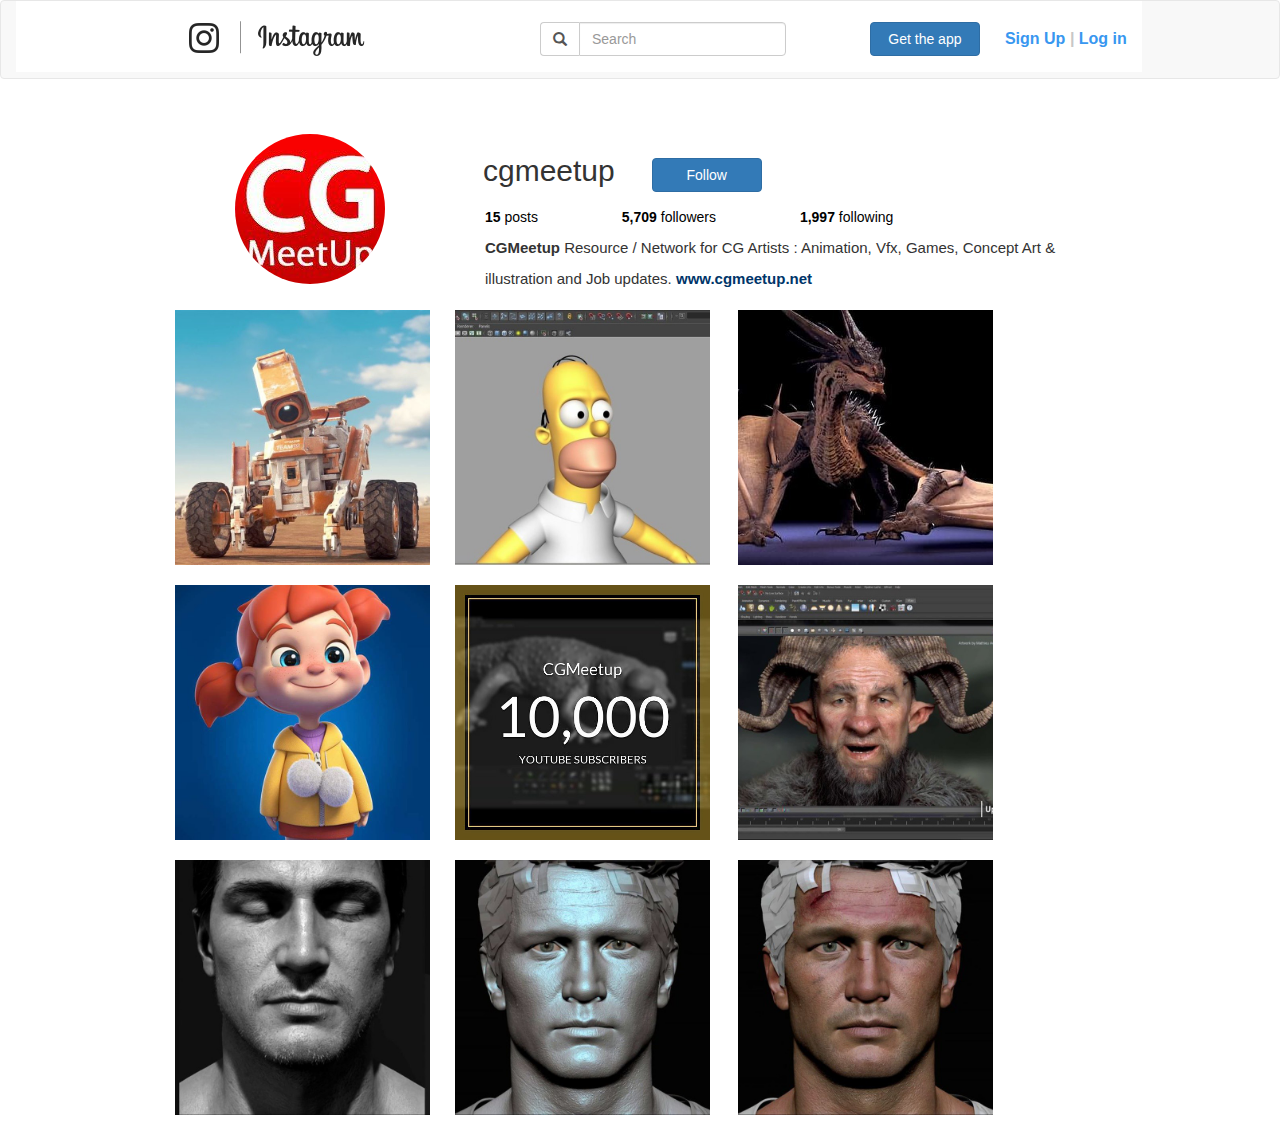
==== commit e46dabfe: "Images" ====
--- a/login.html
+++ b/login.html
@@ -59,7 +59,7 @@
 
                              <div class="para">
                                  <p><b>CGMeetup</b> Resource / Network for CG Artists : Animation, Vfx, Games, Concept Art &</p> 
-                                 <p> illustration and Job updates. <a href="www.cgmeetup.net"><b>www.cgmeetup.net</b></a></p>
+                                 <p> illustration and Job updates. <a href="www.cgmeetup.net" style="color: #003569;"><b>www.cgmeetup.net</b></a></p>
                              </div>
                             </ul>
                       </div>
@@ -73,7 +73,7 @@
                     <div class="lib-panel">
 
                          <a href="#" data-toggle="modal" data-target=".pop-up-1">
-                            <img src="images/1.jpg" width="293" class="img-responsive center-block" alt="">
+                            <img src="images/1.jpg" width="293" class="img-responsive" alt="">
                          </a>
                         
                         <div class="modal fade pop-up-1" tabindex="-1" role="dialog" 
@@ -121,7 +121,7 @@
                <div class="col-12 col-md-4 col-sm-6">
                     <div class="lib-panel">
 
-                         <a href="#" data-toggle="modal" data-target=".pop-up-2">
+                         <a href="#" data-toggle="modal" data-target=".pop-up-2" id="apple">
                             <img src="images/2.jpg" width="293" class="img-responsive center-block" alt="">
                          </a>
                         
@@ -170,7 +170,7 @@
                <div class="col-12 col-md-4 col-sm-6">
                     <div class="lib-panel">
 
-                         <a href="#" data-toggle="modal" data-target=".pop-up-3">
+                         <a href="#" data-toggle="modal" data-target=".pop-up-3" id="boy">
                             <img src="images/3.jpg" width="293" class="img-responsive center-block" alt="">
                          </a>
                         
@@ -270,7 +270,7 @@
                <div class="col-12 col-md-4 col-sm-6">
                     <div class="lib-panel">
 
-                         <a href="#" data-toggle="modal" data-target=".pop-up-5">
+                         <a href="#" data-toggle="modal" data-target=".pop-up-5" id="cartoon">
                             <img src="images/5.jpg" width="293" class="img-responsive center-block" alt="">
                          </a>
                         
@@ -319,7 +319,7 @@
                <div class="col-12 col-md-4 col-sm-6">
                     <div class="lib-panel">
 
-                         <a href="#" data-toggle="modal" data-target=".pop-up-6">
+                         <a href="#" data-toggle="modal" data-target=".pop-up-6" id="doll">
                             <img src="images/6.jpg" width="293" class="img-responsive center-block" alt="">
                          </a>
                         
@@ -419,7 +419,7 @@
                <div class="col-12 col-md-4 col-sm-6">
                     <div class="lib-panel">
 
-                         <a href="#" data-toggle="modal" data-target=".pop-up-8">
+                         <a href="#" data-toggle="modal" data-target=".pop-up-8" id="energy">
                             <img src="images/8.jpg" width="293" class="img-responsive center-block" alt="">
                          </a>
                         
@@ -468,7 +468,7 @@
                <div class="col-12 col-md-4 col-sm-6">
                     <div class="lib-panel">
 
-                         <a href="#" data-toggle="modal" data-target=".pop-up-9">
+                         <a href="#" data-toggle="modal" data-target=".pop-up-9" id="find">
                             <img src="images/9.jpg" width="293" class="img-responsive center-block" alt="">
                          </a>
                         
--- a/login.css
+++ b/login.css
@@ -157,13 +157,62 @@
     color: black;
 }
 
-#set {
-background-color: cyan;
-width: 293px;
-height: 293px;
-}
-
 .lib-panel {
    padding-bottom: 20px;
    padding-left: 105px;
-}+}
+
+.lib-panel #apple img{
+    margin-left: -43%;
+    
+}
+
+.lib-panel #boy img{
+    margin-left: -85%;
+    
+}
+
+.lib-panel #cartoon img{
+    margin-left: -43%;
+    
+}
+
+.lib-panel #doll img{
+    margin-left: -85%;
+    
+}
+
+.lib-panel #energy img{
+    margin-left: -43%;
+    
+}
+
+.lib-panel #find img{
+    margin-left: -85%;
+    
+}
+
+.learn.img-modal-btn {
+    display: block;
+    position: absolute;
+    top: 0;
+    bottom: 0;
+    background: black;
+    opacity: 0;
+    font-size: 1.5em;
+    width: 45px;
+    color: #fff;
+    transition: opacity .2s ease-in;
+}
+
+.learn.img-modal-btn.right {
+    right: 0;
+}
+.learn.img-modal-btn i {
+    position: absolute;
+    top: 50%;
+    left: 0;
+    right: 0;
+    text-align: center;
+    margin-top: -.75em;
+}
